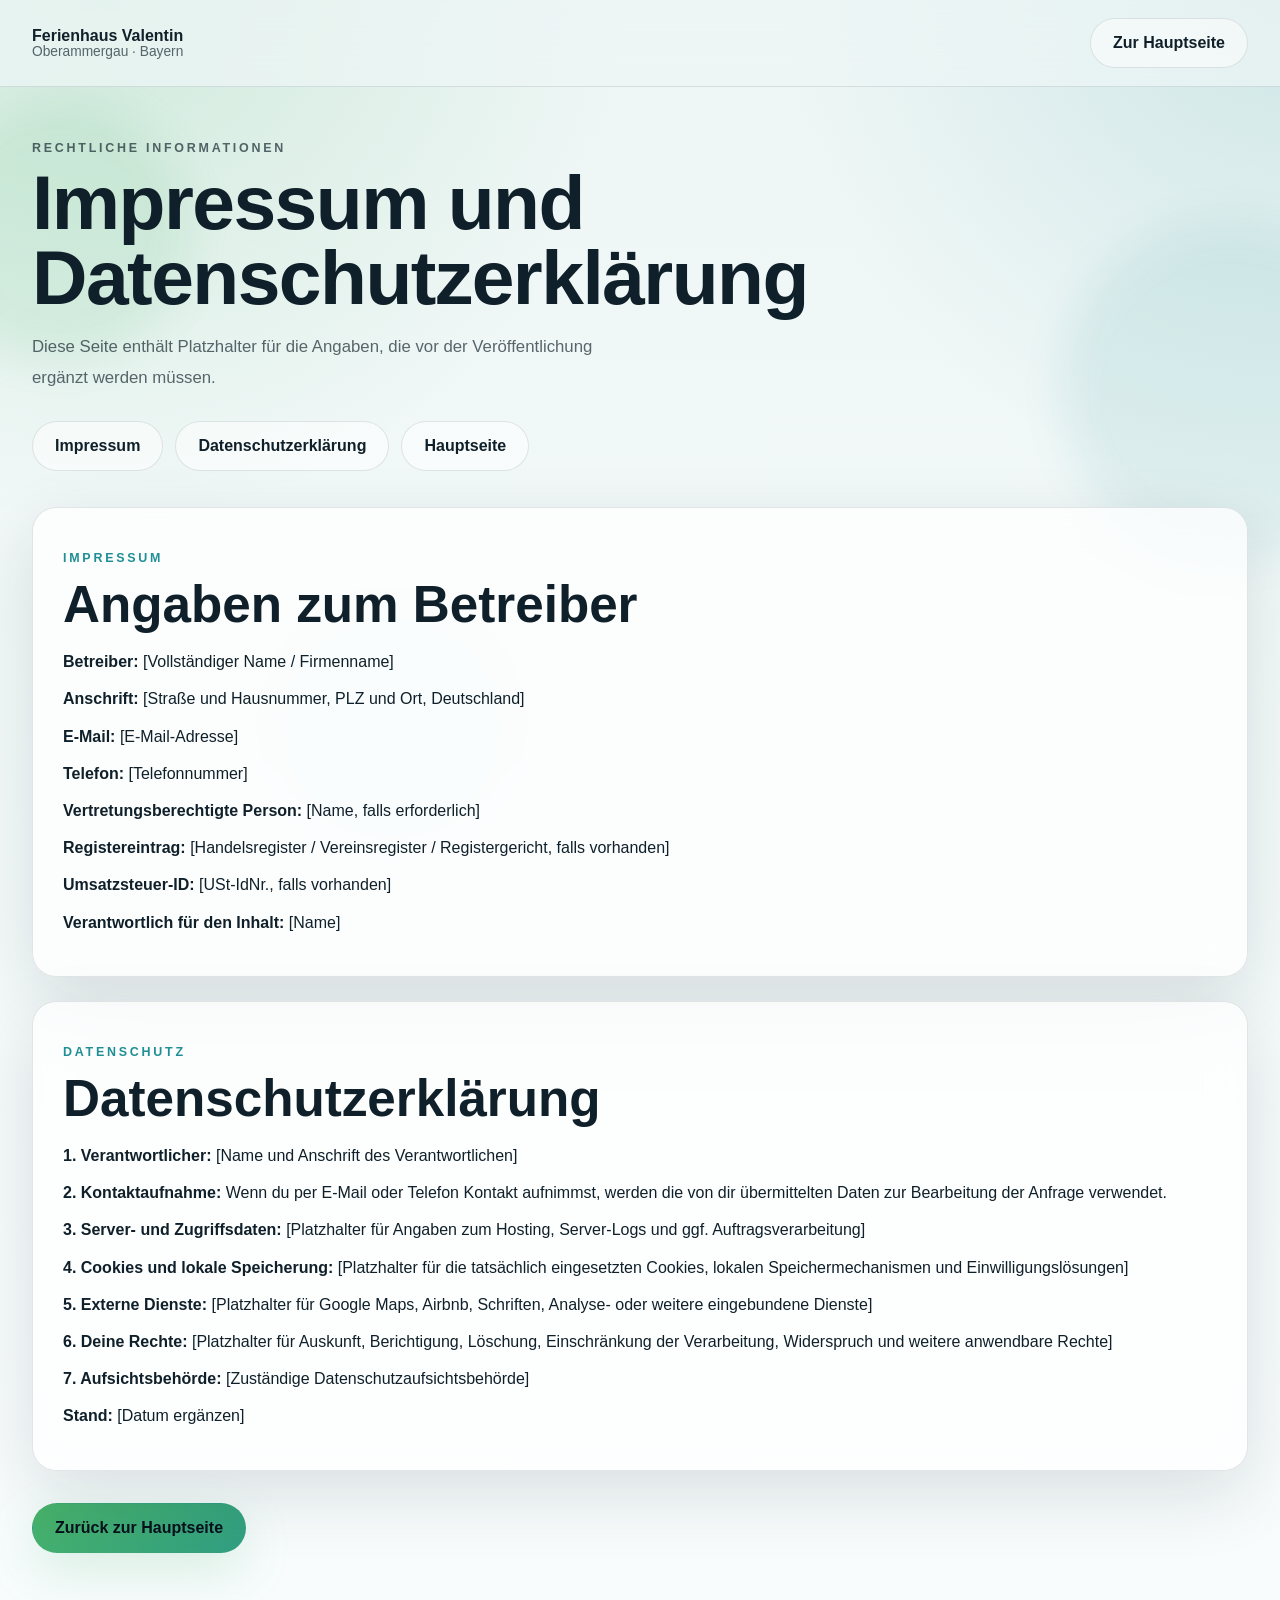
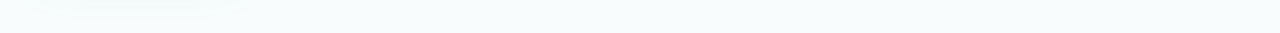
==== info.html @ 66d10774 "Adding info.html with placeholders" ====
<!doctype html>
<html lang="de">
<head>
  <meta charset="utf-8">
  <meta name="viewport" content="width=device-width, initial-scale=1">
  <meta name="description" content="Impressum und Datenschutzerklärung des Ferienhauses Valentin in Oberammergau.">
  <title>Impressum und Datenschutzerklärung | Ferienhaus Valentin</title>
  <link rel="stylesheet" href="css/style.css">
</head>
<body>
  <div class="backdrop" aria-hidden="true">
    <span></span><span></span><span></span>
  </div>

  <header class="site-header">
    <a class="brand" href="index.html" aria-label="Zur Hauptseite">
      <span class="brand-text">
        <strong>Ferienhaus Valentin</strong>
        <small>Oberammergau · Bayern</small>
      </span>
    </a>
    <div class="header-controls">
      <a class="btn btn-secondary" href="index.html">Zur Hauptseite</a>
    </div>
  </header>

  <main id="informationen" class="section-wrap info-page">
    <div class="section-head reveal visible">
      <p class="eyebrow">Rechtliche Informationen</p>
      <h1>Impressum und Datenschutzerklärung</h1>
      <p class="lead">Diese Seite enthält Platzhalter für die Angaben, die vor der Veröffentlichung ergänzt werden müssen.</p>
    </div>

    <nav class="info-nav" aria-label="Seiteninhalt">
      <a class="btn btn-secondary" href="#Impressum">Impressum</a>
      <a class="btn btn-secondary" href="#Datenschutz">Datenschutzerklärung</a>
      <a class="btn btn-secondary" href="index.html">Hauptseite</a>
    </nav>

    <section id="Impressum" class="info-card">
      <p class="eyebrow">Impressum</p>
      <h2>Angaben zum Betreiber</h2>
      <p><strong>Betreiber:</strong> [Vollständiger Name / Firmenname]</p>
      <p><strong>Anschrift:</strong> [Straße und Hausnummer, PLZ und Ort, Deutschland]</p>
      <p><strong>E-Mail:</strong> [E-Mail-Adresse]</p>
      <p><strong>Telefon:</strong> [Telefonnummer]</p>
      <p><strong>Vertretungsberechtigte Person:</strong> [Name, falls erforderlich]</p>
      <p><strong>Registereintrag:</strong> [Handelsregister / Vereinsregister / Registergericht, falls vorhanden]</p>
      <p><strong>Umsatzsteuer-ID:</strong> [USt-IdNr., falls vorhanden]</p>
      <p><strong>Verantwortlich für den Inhalt:</strong> [Name]</p>
    </section>

    <section id="Datenschutz" class="info-card">
      <p class="eyebrow">Datenschutz</p>
      <h2>Datenschutzerklärung</h2>
      <p><strong>1. Verantwortlicher:</strong> [Name und Anschrift des Verantwortlichen]</p>
      <p><strong>2. Kontaktaufnahme:</strong> Wenn du per E-Mail oder Telefon Kontakt aufnimmst, werden die von dir übermittelten Daten zur Bearbeitung der Anfrage verwendet.</p>
      <p><strong>3. Server- und Zugriffsdaten:</strong> [Platzhalter für Angaben zum Hosting, Server-Logs und ggf. Auftragsverarbeitung]</p>
      <p><strong>4. Cookies und lokale Speicherung:</strong> [Platzhalter für die tatsächlich eingesetzten Cookies, lokalen Speichermechanismen und Einwilligungslösungen]</p>
      <p><strong>5. Externe Dienste:</strong> [Platzhalter für Google Maps, Airbnb, Schriften, Analyse- oder weitere eingebundene Dienste]</p>
      <p><strong>6. Deine Rechte:</strong> [Platzhalter für Auskunft, Berichtigung, Löschung, Einschränkung der Verarbeitung, Widerspruch und weitere anwendbare Rechte]</p>
      <p><strong>7. Aufsichtsbehörde:</strong> [Zuständige Datenschutzaufsichtsbehörde]</p>
      <p><strong>Stand:</strong> [Datum ergänzen]</p>
    </section>

    <div class="info-back">
      <a class="btn btn-primary" href="index.html">Zurück zur Hauptseite</a>
    </div>
  </main>

  <script src="js/script.js"></script>
</body>
</html>
---- css/style.css ----
*{font-family:Verdana, sans-serif !important;}
:root {
  color-scheme: light;
  --bg: #eef6f5;
  --bg-2: #f8fcfd;
  --surface: rgba(255, 255, 255, 0.74);
  --surface-strong: rgba(255, 255, 255, 0.92);
  --text: #10202a;
  --muted: rgba(16, 32, 42, 0.68);
  --line: rgba(16, 32, 42, 0.11);
  --shadow: 0 24px 70px rgba(17, 34, 42, 0.12);
  --accent: #48b36a;
  --accent-2: #1f8f95;
  --accent-3: #68d5ef;
  --accent-4: #acdff7;
  --radius-xl: 32px;
  --radius-lg: 24px;
  --radius-md: 18px;
  --radius-sm: 14px;
}

html[data-theme="dark"] {
  color-scheme: dark;
  --bg: #06080b;
  --bg-2: #0a0d12;
  --surface: rgba(12, 16, 22, 0.76);
  --surface-strong: rgba(17, 22, 30, 0.92);
  --text: #ecf4ff;
  --muted: rgba(236, 244, 255, 0.7);
  --line: rgba(255, 255, 255, 0.09);
  --shadow: 0 28px 80px rgba(0, 0, 0, 0.34);
  --accent: #8ff0b3;
  --accent-2: #67d9e3;
  --accent-3: #7fb8ff;
  --accent-4: #bfe2ff;
}

* { box-sizing: border-box; }
html {
  scroll-behavior: smooth;
  background: var(--bg);
  scrollbar-color: color-mix(in srgb, var(--accent-2) 70%, transparent) transparent;
}
body {
  margin: 0;
  min-height: 100vh;
  overflow-x: hidden;
  color: var(--text);
  font-family: Inter, system-ui, sans-serif;
  background:
    radial-gradient(circle at 8% 0%, color-mix(in srgb, var(--accent) 18%, transparent), transparent 26%),
    radial-gradient(circle at 100% 0%, color-mix(in srgb, var(--accent-2) 15%, transparent), transparent 24%),
    linear-gradient(180deg, var(--bg) 0%, var(--bg-2) 100%);
}
body::-webkit-scrollbar { width: 12px; }
body::-webkit-scrollbar-track { background: transparent; }
body::-webkit-scrollbar-thumb {
  background: color-mix(in srgb, var(--accent-2) 65%, transparent);
  border-radius: 999px;
  border: 3px solid transparent;
  background-clip: content-box;
}
a { color: inherit; text-decoration: none; }
img { display: block; width: 100%; }
button, input, textarea { font: inherit; }

@media (max-width: 900px), (hover: none) and (pointer: coarse) {
  html {
    scrollbar-width: none;
  }
  html::-webkit-scrollbar,
  body::-webkit-scrollbar {
    width: 0;
    height: 0;
    display: none;
  }
}

.backdrop {
  position: fixed;
  inset: 0;
  pointer-events: none;
  z-index: 0;
}
.backdrop span {
  position: absolute;
  border-radius: 999px;
  filter: blur(22px);
  opacity: 0.42;
  animation: drift 16s ease-in-out infinite;
}
.backdrop span:nth-child(1) {
  width: 260px;
  height: 260px;
  left: -70px;
  top: 100px;
  background: color-mix(in srgb, var(--accent) 28%, transparent);
}
.backdrop span:nth-child(2) {
  width: 340px;
  height: 340px;
  right: -120px;
  top: 220px;
  background: color-mix(in srgb, var(--accent-2) 22%, transparent);
  animation-delay: -5s;
}
.backdrop span:nth-child(3) {
  width: 220px;
  height: 220px;
  left: 22%;
  bottom: 60px;
  background: color-mix(in srgb, var(--accent-3) 20%, transparent);
  animation-delay: -10s;
}
@keyframes drift {
  0%, 100% { transform: translateY(0) scale(1); }
  50% { transform: translateY(-18px) scale(1.04); }
}

.section-wrap {
  position: relative;
  z-index: 1;
  max-width: 1280px;
  margin: 0 auto;
  padding-left: 32px;
  padding-right: 32px;
}

.site-header {
  position: sticky;
  top: 0;
  z-index: 40;
  display: flex;
  align-items: center;
  justify-content: space-between;
  gap: 16px;
  padding: 18px 32px;
  backdrop-filter: blur(18px);
  background: color-mix(in srgb, var(--bg) 72%, transparent);
  border-bottom: 1px solid var(--line);
}

.header-controls {
  display: flex;
  align-items: center;
  gap: 10px;
}

.theme-toggle:hover .brand {
  display: inline-flex;
  align-items: center;
  gap: 14px;
  min-width: 0;
}
.brand-mark {
  width: 46px;
  height: 46px;
  display: grid;
  place-items: center;
  border-radius: 16px;
  background: linear-gradient(135deg, var(--accent), var(--accent-2));
  color: #081118;
  font-weight: 900;
  box-shadow: 0 14px 34px color-mix(in srgb, var(--accent) 20%, transparent);
}
.brand-text {
  display: flex;
  flex-direction: column;
  line-height: 1.1;
}
.brand-text strong { font-size: 1rem; }
.brand-text small,
.lead,
.section-head p,
.location-copy p,
.contact-copy p,
.gallery-card p,
.testimonial-card p,
.map-footer p,
.footer p,
.contact-details span {
  color: var(--muted);
}
.brand-text small { font-size: 0.86rem; }

.desktop-nav {
  display: flex;
  align-items: center;
  gap: 22px;
  font-size: 0.96rem;
  color: var(--muted);
}
.desktop-nav a {
  position: relative;
}
.desktop-nav a::after {
  content: "";
  position: absolute;
  left: 0;
  bottom: -7px;
  width: 100%;
  height: 2px;
  border-radius: 999px;
  background: linear-gradient(90deg, var(--accent), var(--accent-2));
  transform: scaleX(0);
  transform-origin: left;
  transition: transform 0.25s ease;
}
.desktop-nav a:hover::after { transform: scaleX(1); }

.nav-cta {
  padding: 12px 18px;
  border-radius: 999px;
  color: var(--text) !important;
  background: color-mix(in srgb, var(--accent) 16%, transparent);
  border: 1px solid var(--line);
}

.menu-button {
  display: none;
  width: 46px;
  height: 46px;
  border-radius: 14px;
  border: 1px solid var(--line);
  background: color-mix(in srgb, var(--surface) 72%, transparent);
  padding: 11px;
  cursor: pointer;
}
.menu-button span {
  display: block;
  height: 2px;
  margin: 5px 0;
  border-radius: 999px;
  background: var(--text);
}

.mobile-nav {
  display: none;
}

.hero {
  min-height: calc(100svh - 92px);
  display: grid;
  grid-template-columns: 1.05fr 0.95fr;
  gap: 32px;
  align-items: center;
  padding-top: 48px;
  padding-bottom: 30px;
}
.eyebrow {
  margin: 0;
  text-transform: uppercase;
  letter-spacing: 0.22em;
  color: var(--accent-2);
  font-size: 0.78rem;
  font-weight: 700;
}
.hero-copy h1,
.section-head h2,
.location-copy h2,
.contact-copy h2 {
  margin: 10px 0 14px;
  font-family: "Cormorant Garamond", serif;
  font-weight: 700;
  letter-spacing: -0.02em;
  line-height: 0.95;
}
.hero-copy h1 { max-width: 12ch; font-size: clamp(3rem, 6vw, 5.8rem); }
.hero-copy h1 span { color: var(--accent); }
.lead { max-width: 64ch; line-height: 1.8; font-size: 1.05rem; }

.hero-actions {
  display: flex;
  flex-wrap: wrap;
  gap: 14px;
  margin: 30px 0 20px;
}
.btn {
  display: inline-flex;
  align-items: center;
  justify-content: center;
  gap: 10px;
  padding: 15px 22px;
  border-radius: 999px;
  border: 1px solid transparent;
  font-weight: 700;
  transition: transform 0.25s ease, box-shadow 0.25s ease, background 0.25s ease, opacity 0.25s ease;
}
.btn:hover { transform: translateY(-2px); }
.btn-primary {
  background: linear-gradient(135deg, var(--accent), var(--accent-2));
  color: #07111d;
  box-shadow: 0 18px 50px color-mix(in srgb, var(--accent) 18%, transparent);
}
.btn-secondary {
  background: color-mix(in srgb, var(--surface) 70%, transparent);
  border-color: var(--line);
  color: var(--text);
}
.btn-ghost {
  background: transparent;
  border-color: var(--line);
  color: var(--text);
}

.hero-rating {
  display: flex;
  flex-wrap: wrap;
  gap: 14px;
  align-items: center;
  margin-bottom: 22px;
}
.rating-badge, .rating-host {
  background: var(--surface);
  border: 1px solid var(--line);
  box-shadow: var(--shadow);
  backdrop-filter: blur(18px);
}
.rating-badge {
  display: inline-flex;
  align-items: center;
  gap: 12px;
  padding: 14px 18px;
  border-radius: 18px;
}
.rating-badge strong,
.summary-rating strong {
  display: block;
  font-size: 1.1rem;
}
.rating-badge small,
.summary-copy p:first-child {
  color: var(--muted);
}
.rating-star {
  display: inline-grid;
  place-items: center;
  width: 38px;
  height: 38px;
  border-radius: 50%;
  background: color-mix(in srgb, var(--accent) 16%, transparent);
  color: var(--accent);
  font-size: 1rem;
  font-weight: 900;
}
.rating-host {
  padding: 14px 18px;
  border-radius: 999px;
  font-weight: 700;
}

.hero-stats {
  display: grid;
  grid-template-columns: repeat(3, minmax(0, 1fr));
  gap: 14px;
  max-width: 560px;
}
.hero-stats div,
.mini-card,
.info-card,
.amenity,
.gallery-card,
.testimonial-card,
.map-card,
.contact-box,
.summary-rating {
  background: var(--surface);
  border: 1px solid var(--line);
  box-shadow: var(--shadow);
  backdrop-filter: blur(18px);
}
.hero-stats div {
  padding: 18px;
  border-radius: var(--radius-lg);
}
.hero-stats strong { display: block; font-size: 1.6rem; }
.hero-stats span { color: var(--muted); font-size: 0.92rem; }

.hero-visual { min-width: 0; }
.hero-feature {
  border-radius: 32px;
  overflow: hidden;
  border: 1px solid var(--line);
  background: color-mix(in srgb, var(--surface-strong) 92%, transparent);
  box-shadow: var(--shadow);
}
.hero-feature-top {
  display: flex;
  gap: 10px;
  flex-wrap: wrap;
  padding: 18px 18px 0;
}
.pill {
  display: inline-flex;
  align-items: center;
  padding: 10px 14px;
  border-radius: 999px;
  font-size: 0.85rem;
  background: color-mix(in srgb, var(--accent) 14%, transparent);
  border: 1px solid var(--line);
}
.pill-alt { background: color-mix(in srgb, var(--accent-2) 14%, transparent); }

.mosaic {
  display: grid;
  grid-template-columns: 1.2fr 0.8fr;
  grid-template-rows: 230px 160px;
  gap: 10px;
  padding: 18px;
}
.mosaic-tile {
  margin: 0;
  overflow: hidden;
  border-radius: 22px;
  min-height: 100%;
  background: color-mix(in srgb, var(--bg-2) 60%, transparent);
}
.mosaic-tile img,
.gallery-card img {
  width: 100%;
  height: 100%;
  object-fit: cover;
}
.tile-a { grid-row: 1 / span 2; }
.tile-a img { object-position: center; }
.tile-b img { object-position: center; }
.tile-c img { object-position: center; }
.tile-d img { object-position: center; }

.hero-feature-bottom {
  padding: 0 22px 24px;
}
.hero-feature-bottom h2 {
  margin: 0 0 10px;
  font-family: "Cormorant Garamond", serif;
  font-size: 2rem;
}
.hero-feature-bottom p,
.hero-feature-bottom li {
  color: var(--muted);
  line-height: 1.7;
}
.hero-feature-bottom ul {
  margin: 16px 0 0;
  padding-left: 18px;
}

.feature-strip {
  display: grid;
  grid-template-columns: repeat(4, minmax(0, 1fr));
  gap: 14px;
  padding-top: 0;
}
.mini-card {
  display: flex;
  align-items: center;
  gap: 12px;
  padding: 16px 18px;
  border-radius: var(--radius-md);
}
.mini-card span {
  width: 30px;
  height: 30px;
  display: grid;
  place-items: center;
  border-radius: 50%;
  background: color-mix(in srgb, var(--accent) 18%, transparent);
  color: var(--accent);
  font-weight: 800;
}
.mini-card p { margin: 0; }

.content-section {
  padding-top: 86px;
  padding-bottom: 86px;
}
.alt {
  padding-top: 74px;
  padding-bottom: 74px;
}
.section-head { margin-bottom: 28px; }
.section-head h2,
.location-copy h2,
.contact-copy h2 {
  font-size: clamp(2.1rem, 4vw, 3.8rem);
  max-width: 14ch;
}

.grid-3 {
  display: grid;
  grid-template-columns: repeat(3, minmax(0, 1fr));
  gap: 18px;
}
.info-card {
  padding: 26px;
  border-radius: 26px;
}
.info-icon {
  font-size: 1.65rem;
  margin-bottom: 16px;
}
.info-card h3,
.gallery-card h3 {
  margin: 0 0 8px;
  font-size: 1.3rem;
}
.info-card p,
.gallery-card p,
.location-points .point,
.testimonial-card p,
.map-footer p,
.summary-copy p:last-child {
  line-height: 1.7;
}

.amenities-grid {
  display: grid;
  grid-template-columns: repeat(5, minmax(0, 1fr));
  gap: 14px;
}
.amenity {
  padding: 18px 16px;
  border-radius: 18px;
  text-align: center;
  font-weight: 600;
}

.gallery-grid {
  display: grid;
  grid-template-columns: repeat(2, minmax(0, 1fr));
  gap: 18px;
}
.gallery-card {
  margin: 0;
  overflow: hidden;
  border-radius: 24px;
}
.gallery-card img {
  height: 280px;
}
.gallery-card figcaption {
  padding: 20px 22px 24px;
}

.testimonials .section-head { margin-bottom: 18px; }
.review-summary {
  display: grid;
  grid-template-columns: 140px 1fr;
  gap: 18px;
  align-items: center;
  margin-bottom: 18px;
}
.summary-rating {
  border-radius: 24px;
  padding: 22px;
  text-align: center;
}
.summary-rating strong {
  font-size: 2.6rem;
  line-height: 1;
}
.summary-rating span {
  display: block;
  margin-top: 8px;
  letter-spacing: 0.1em;
  color: var(--accent);
}
.summary-copy {
  padding: 4px 0;
}
.summary-copy p {
  margin: 6px 0;
}
.testimonial-grid {
  display: grid;
  grid-template-columns: repeat(3, minmax(0, 1fr));
  gap: 18px;
}
.testimonial-card {
  padding: 22px;
  border-radius: 24px;
}
.quote-meta {
  display: flex;
  align-items: center;
  justify-content: space-between;
  gap: 12px;
  margin-bottom: 14px;
}
.quote-meta span {
  color: var(--accent);
  letter-spacing: 0.14em;
}

.location-layout {
  display: grid;
  grid-template-columns: 1.05fr 0.95fr;
  gap: 22px;
  align-items: stretch;
}
.location-points {
  display: grid;
  grid-template-columns: repeat(2, minmax(0, 1fr));
  gap: 14px;
  margin-top: 24px;
}
.point {
  padding: 18px;
  border-radius: 18px;
  background: color-mix(in srgb, var(--surface-strong) 70%, transparent);
  border: 1px solid var(--line);
}
.map-card {
  border-radius: 28px;
  overflow: hidden;
  display: block;
}
.map-topline {
  display: flex;
  justify-content: space-between;
  gap: 12px;
  padding: 20px 22px;
  border-bottom: 1px solid var(--line);
  color: var(--muted);
}
.map-visual {
  position: relative;
  min-height: 360px;
  background:
    radial-gradient(circle at 20% 26%, color-mix(in srgb, var(--accent) 12%, transparent), transparent 18%),
    radial-gradient(circle at 72% 28%, color-mix(in srgb, var(--accent-2) 14%, transparent), transparent 16%),
    linear-gradient(135deg, color-mix(in srgb, var(--accent) 18%, #182a38), #0d1724 56%, #070c13);
}
.map-pin {
  position: absolute;
  left: 52%;
  top: 48%;
  width: 22px;
  height: 22px;
  border-radius: 50% 50% 50% 0;
  transform: rotate(-45deg);
  background: linear-gradient(135deg, var(--accent), var(--accent-2));
  box-shadow: 0 0 0 10px color-mix(in srgb, var(--accent) 12%, transparent);
}
.map-pin::after {
  content: "";
  position: absolute;
  inset: 7px;
  border-radius: 50%;
  background: #07111d;
}
.map-ring {
  position: absolute;
  left: calc(52% - 55px);
  top: calc(48% - 55px);
  width: 110px;
  height: 110px;
  border-radius: 50%;
  border: 1px solid color-mix(in srgb, var(--accent) 42%, transparent);
  animation: ring 2.2s ease-out infinite;
}
@keyframes ring {
  0% { transform: scale(0.88); opacity: 0.9; }
  100% { transform: scale(1.12); opacity: 0; }
}
.map-footer {
  padding: 20px 22px 22px;
}
.map-address {
  margin: 0 0 8px;
  color: var(--text);
  font-weight: 700;
}

.contact-box {
  border-radius: 30px;
  padding: 28px;
  display: grid;
  grid-template-columns: 1.1fr 0.9fr;
  gap: 22px;
  align-items: start;
}
.contact-details {
  display: grid;
  gap: 14px;
  margin-top: 22px;
}
.contact-details div {
  padding: 16px 18px;
  border-radius: 18px;
  background: color-mix(in srgb, var(--surface-strong) 74%, transparent);
  border: 1px solid var(--line);
}
.contact-details span {
  display: block;
  margin-bottom: 6px;
}
.contact-details strong {
  font-size: 1rem;
}
.contact-actions {
  display: grid;
  gap: 14px;
  align-content: start;
  padding-top: 48px;
}
.contact-actions .btn {
  width: 100%;
}

.footer {
  display: flex;
  justify-content: space-between;
  gap: 20px;
  align-items: center;
  padding-top: 24px;
  padding-bottom: 42px;
}
.footer strong { display: block; }
.footer-links {
  display: flex;
  flex-wrap: wrap;
  gap: 16px;
  justify-content: flex-end;
}

.reveal {
  opacity: 0;
  transform: translateY(18px);
  transition: opacity 0.75s ease, transform 0.75s ease;
}
.reveal.visible {
  opacity: 1;
  transform: translateY(0);
}

@media (max-width: 1080px) {
  .hero,
  .location-layout,
  .contact-box,
  .review-summary {
    grid-template-columns: 1fr;
  }

  .hero {
    min-height: auto;
    padding-top: 34px;
  }

  .hero-copy h1 {
    max-width: 14ch;
  }

  .feature-strip,
  .amenities-grid,
  .testimonial-grid {
    grid-template-columns: repeat(2, minmax(0, 1fr));
  }

  .grid-3,
  .gallery-grid {
    grid-template-columns: 1fr;
  }

  .contact-actions {
    padding-top: 0;
  }
}

@media (max-width: 780px) {
  .site-header {
    padding: 14px 18px;
  }

  .section-wrap {
    padding-left: 18px;
    padding-right: 18px;
  }

  .desktop-nav {
    display: none;
  }

  .menu-button {
    display: inline-block;
  }

  .header-controls { gap: 8px; }

  .mobile-nav {
    display: grid;
    gap: 6px;
    position: fixed;
    left: 18px;
    right: 18px;
    top: calc(72px + env(safe-area-inset-top));
    z-index: 39;
    padding: 12px;
    border-radius: 24px;
    background: var(--surface-strong);
    border: 1px solid var(--line);
    box-shadow: var(--shadow);
    backdrop-filter: blur(22px);
    opacity: 0;
    transform: translateY(-18px) scale(0.98);
    pointer-events: none;
    visibility: hidden;
    transition: opacity 0.5s ease, transform 0.5s ease, visibility 0.5s ease;
  }

  .mobile-nav.is-open {
    opacity: 1;
    transform: translateY(0) scale(1);
    pointer-events: auto;
    visibility: visible;
  }

  .mobile-nav a {
    padding: 14px 16px;
    border-radius: 16px;
    background: color-mix(in srgb, var(--bg-2) 78%, transparent);
    border: 1px solid transparent;
    font-weight: 600;
  }

  .mobile-nav a:hover,
  .mobile-nav a:focus-visible {
    border-color: var(--line);
  }

  .hero {
    gap: 20px;
  }

  .hero-copy h1,
  .section-head h2,
  .location-copy h2,
  .contact-copy h2 {
    line-height: 1;
  }

  .hero-actions,
  .hero-rating {
    flex-direction: column;
    align-items: stretch;
  }

  .hero-stats,
  .feature-strip,
  .amenities-grid,
  .testimonial-grid,
  .location-points {
    grid-template-columns: 1fr;
  }

  .mosaic {
    grid-template-columns: 1fr 1fr;
    grid-template-rows: 180px 140px;
  }

  .gallery-card img {
    height: 220px;
  }

  .contact-box {
    padding: 20px;
  }

  .footer {
    flex-direction: column;
    align-items: flex-start;
  }

  .footer-links {
    justify-content: flex-start;
  }
}

@media (max-width: 520px) {
  .hero-copy h1 {
    font-size: clamp(2.55rem, 14vw, 4rem);
  }

  .hero-feature {
    border-radius: 26px;
  }

  .mosaic {
    grid-template-columns: 1fr;
    grid-template-rows: repeat(4, 164px);
  }

  .tile-a {
    grid-row: auto;
  }

  .map-visual {
    min-height: 280px;
  }
}

body {
  transition: background .45s ease, color .35s ease;
}
.site-header,
.hero-feature,
.mini-card,
.info-card,
.amenity,
.gallery-card,
.testimonial-card,
.summary-rating,
.contact-box,
.contact-details div,
.point {
  transition: background .4s ease, border-color .35s ease, box-shadow .35s ease, transform .35s ease;
}

.hero-copy h1 {
  animation: heroTitleIn .9s cubic-bezier(.16,1,.3,1) both;
}
.hero-copy .lead {
  animation: heroFadeIn .9s .12s ease both;
}
.hero-actions {
  animation: heroFadeIn .9s .2s ease both;
}
.hero-rating {
  animation: heroFadeIn .9s .28s ease both;
}
.hero-stats {
  animation: heroFadeIn .9s .36s ease both;
}
.hero-feature {
  animation: heroVisualIn 1s .08s cubic-bezier(.16,1,.3,1) both;
}
@keyframes heroTitleIn {
  from { opacity: 0; transform: translateY(26px); filter: blur(8px); }
  to { opacity: 1; transform: translateY(0); filter: blur(0); }
}
@keyframes heroFadeIn {
  from { opacity: 0; transform: translateY(14px); }
  to { opacity: 1; transform: translateY(0); }
}
@keyframes heroVisualIn {
  from { opacity: 0; transform: translateX(30px) scale(.96); }
  to { opacity: 1; transform: translateX(0) scale(1); }
}

.info-card:hover,
.gallery-card:hover,
.testimonial-card:hover,
.amenity:hover,
.mini-card:hover {
  transform: translateY(-7px);
  border-color: color-mix(in srgb, var(--accent) 34%, var(--line));
  box-shadow: 0 30px 70px color-mix(in srgb, var(--accent-2) 10%, transparent);
}
.gallery-card:hover img {
  transform: scale(1.045);
}
.gallery-card img {
  transition: transform .7s cubic-bezier(.2,.8,.2,1);
}
.btn-primary {
  background-size: 180% 180%;
  animation: gradientFlow 6s ease infinite;
}
@keyframes gradientFlow {
  0%, 100% { background-position: 0% 50%; }
  50% { background-position: 100% 50%; }
}
.backdrop span {
  animation: drift 16s ease-in-out infinite, pulseGlow 7s ease-in-out infinite;
}
@keyframes pulseGlow {
  0%, 100% { opacity: .28; }
  50% { opacity: .5; }
}
.brand-mark {
  transition: transform .35s ease, box-shadow .35s ease;
}
.brand:hover .brand-mark {
  transform: rotate(-5deg) scale(1.06);
  box-shadow: 0 18px 40px color-mix(in srgb, var(--accent) 28%, transparent);
}
.desktop-nav a {
  transition: color .25s ease, transform .25s ease;
}
.desktop-nav a:hover { color: var(--text); transform: translateY(-1px); }

@media (prefers-reduced-motion: reduce) {
  *, *::before, *::after {
    animation-duration: .01ms !important;
    animation-iteration-count: 1 !important;
    transition-duration: .01ms !important;
    scroll-behavior: auto !important;
  }
}

.info-page {
  padding-top: 54px;
  padding-bottom: 80px;
}
.info-page .section-head h1 {
  max-width: 18ch;
  margin: 10px 0 14px;
  font-family: "Cormorant Garamond", serif;
  font-size: clamp(2.6rem, 6vw, 5rem);
  line-height: 0.98;
  letter-spacing: -0.02em;
}
.info-nav {
  display: flex;
  flex-wrap: wrap;
  gap: 12px;
  margin: 28px 0 36px;
}
.info-card {
  padding: 30px;
  margin: 24px 0;
  border: 1px solid var(--line);
  border-radius: var(--radius-lg);
  background: var(--surface);
  box-shadow: var(--shadow);
  backdrop-filter: blur(18px);
}
.info-card h2 {
  margin: 6px 0 18px;
  font-family: "Cormorant Garamond", serif;
  font-size: clamp(2rem, 4vw, 3.2rem);
  line-height: 1;
}
.info-card p {
  margin: 10px 0;
  line-height: 1.7;
}
.info-back {
  margin-top: 32px;
}
@media (max-width: 640px) {
  .info-page { padding-top: 30px; }
  .info-card { padding: 22px; }
  .info-page .section-head h1 { max-width: 12ch; }
}

.hero-copy h1,
.section-head h2,
.location-copy h2,
.contact-copy h2 {
  text-wrap: balance;
}
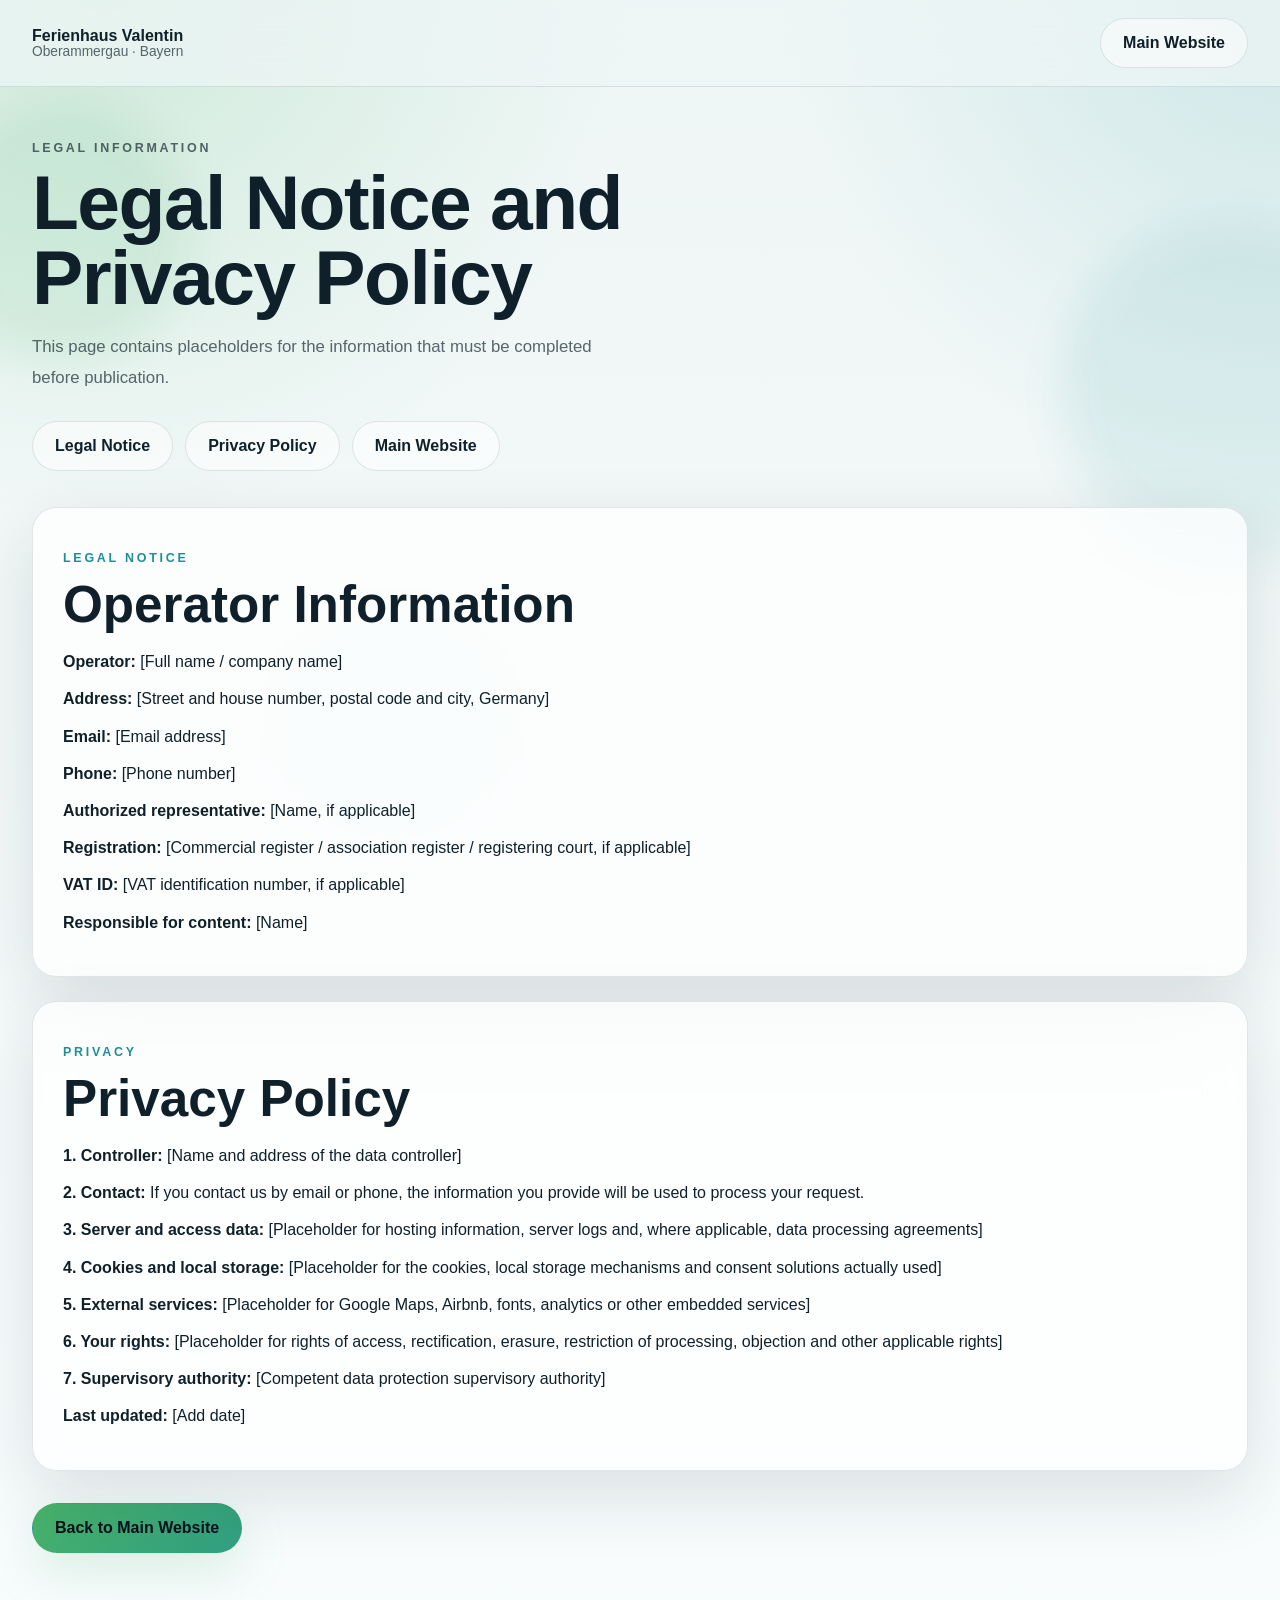
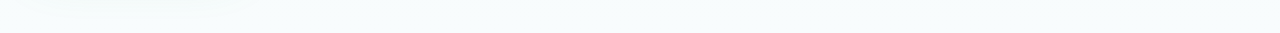
==== commit cf51505d: "Update info.html" ====
--- a/info.html
+++ b/info.html
@@ -20,54 +20,28 @@
       </span>
     </a>
     <div class="header-controls">
-      <a class="btn btn-secondary" href="index.html">Zur Hauptseite</a>
+      <span class="language-view language-de"><a class="btn btn-secondary" href="index.html">Zur Hauptseite</a></span><span class="language-view language-en" hidden><a class="btn btn-secondary" href="index.html">Main Website</a></span>
     </div>
   </header>
 
   <main id="informationen" class="section-wrap info-page">
-    <div class="section-head reveal visible">
-      <p class="eyebrow">Rechtliche Informationen</p>
-      <h1>Impressum und Datenschutzerklärung</h1>
-      <p class="lead">Diese Seite enthält Platzhalter für die Angaben, die vor der Veröffentlichung ergänzt werden müssen.</p>
-    </div>
-
-    <nav class="info-nav" aria-label="Seiteninhalt">
-      <a class="btn btn-secondary" href="#Impressum">Impressum</a>
-      <a class="btn btn-secondary" href="#Datenschutz">Datenschutzerklärung</a>
-      <a class="btn btn-secondary" href="index.html">Hauptseite</a>
-    </nav>
-
-    <section id="Impressum" class="info-card">
-      <p class="eyebrow">Impressum</p>
-      <h2>Angaben zum Betreiber</h2>
-      <p><strong>Betreiber:</strong> [Vollständiger Name / Firmenname]</p>
-      <p><strong>Anschrift:</strong> [Straße und Hausnummer, PLZ und Ort, Deutschland]</p>
-      <p><strong>E-Mail:</strong> [E-Mail-Adresse]</p>
-      <p><strong>Telefon:</strong> [Telefonnummer]</p>
-      <p><strong>Vertretungsberechtigte Person:</strong> [Name, falls erforderlich]</p>
-      <p><strong>Registereintrag:</strong> [Handelsregister / Vereinsregister / Registergericht, falls vorhanden]</p>
-      <p><strong>Umsatzsteuer-ID:</strong> [USt-IdNr., falls vorhanden]</p>
-      <p><strong>Verantwortlich für den Inhalt:</strong> [Name]</p>
-    </section>
-
-    <section id="Datenschutz" class="info-card">
-      <p class="eyebrow">Datenschutz</p>
-      <h2>Datenschutzerklärung</h2>
-      <p><strong>1. Verantwortlicher:</strong> [Name und Anschrift des Verantwortlichen]</p>
-      <p><strong>2. Kontaktaufnahme:</strong> Wenn du per E-Mail oder Telefon Kontakt aufnimmst, werden die von dir übermittelten Daten zur Bearbeitung der Anfrage verwendet.</p>
-      <p><strong>3. Server- und Zugriffsdaten:</strong> [Platzhalter für Angaben zum Hosting, Server-Logs und ggf. Auftragsverarbeitung]</p>
-      <p><strong>4. Cookies und lokale Speicherung:</strong> [Platzhalter für die tatsächlich eingesetzten Cookies, lokalen Speichermechanismen und Einwilligungslösungen]</p>
-      <p><strong>5. Externe Dienste:</strong> [Platzhalter für Google Maps, Airbnb, Schriften, Analyse- oder weitere eingebundene Dienste]</p>
-      <p><strong>6. Deine Rechte:</strong> [Platzhalter für Auskunft, Berichtigung, Löschung, Einschränkung der Verarbeitung, Widerspruch und weitere anwendbare Rechte]</p>
-      <p><strong>7. Aufsichtsbehörde:</strong> [Zuständige Datenschutzaufsichtsbehörde]</p>
-      <p><strong>Stand:</strong> [Datum ergänzen]</p>
-    </section>
-
-    <div class="info-back">
-      <a class="btn btn-primary" href="index.html">Zurück zur Hauptseite</a>
-    </div>
-  </main>
+  <div class="language-view language-de">
+    <div class="section-head reveal visible"><p class="eyebrow">Rechtliche Informationen</p><h1>Impressum und Datenschutzerklärung</h1><p class="lead">Diese Seite enthält Platzhalter für die Angaben, die vor der Veröffentlichung ergänzt werden müssen.</p></div>
+    <nav class="info-nav" aria-label="Seiteninhalt"><a class="btn btn-secondary" href="#Impressum">Impressum</a><a class="btn btn-secondary" href="#Datenschutz">Datenschutzerklärung</a><a class="btn btn-secondary" href="index.html">Hauptseite</a></nav>
+    <section id="Impressum" class="info-card"><p class="eyebrow">Impressum</p><h2>Angaben zum Betreiber</h2><p><strong>Betreiber:</strong> [Vollständiger Name / Firmenname]</p><p><strong>Anschrift:</strong> [Straße und Hausnummer, PLZ und Ort, Deutschland]</p><p><strong>E-Mail:</strong> [E-Mail-Adresse]</p><p><strong>Telefon:</strong> [Telefonnummer]</p><p><strong>Vertretungsberechtigte Person:</strong> [Name, falls erforderlich]</p><p><strong>Registereintrag:</strong> [Handelsregister / Vereinsregister / Registergericht, falls vorhanden]</p><p><strong>Umsatzsteuer-ID:</strong> [USt-IdNr., falls vorhanden]</p><p><strong>Verantwortlich für den Inhalt:</strong> [Name]</p></section>
+    <section id="Datenschutz" class="info-card"><p class="eyebrow">Datenschutz</p><h2>Datenschutzerklärung</h2><p><strong>1. Verantwortlicher:</strong> [Name und Anschrift des Verantwortlichen]</p><p><strong>2. Kontaktaufnahme:</strong> Wenn du per E-Mail oder Telefon Kontakt aufnimmst, werden die von dir übermittelten Daten zur Bearbeitung der Anfrage verwendet.</p><p><strong>3. Server- und Zugriffsdaten:</strong> [Platzhalter für Angaben zum Hosting, Server-Logs und ggf. Auftragsverarbeitung]</p><p><strong>4. Cookies und lokale Speicherung:</strong> [Platzhalter für die tatsächlich eingesetzten Cookies, lokalen Speichermechanismen und Einwilligungslösungen]</p><p><strong>5. Externe Dienste:</strong> [Platzhalter für Google Maps, Airbnb, Schriften, Analyse- oder weitere eingebundene Dienste]</p><p><strong>6. Deine Rechte:</strong> [Platzhalter für Auskunft, Berichtigung, Löschung, Einschränkung der Verarbeitung, Widerspruch und weitere anwendbare Rechte]</p><p><strong>7. Aufsichtsbehörde:</strong> [Zuständige Datenschutzaufsichtsbehörde]</p><p><strong>Stand:</strong> [Datum ergänzen]</p></section>
+    <div class="info-back"><a class="btn btn-primary" href="index.html">Zurück zur Hauptseite</a></div>
+  </div>
+  <div class="language-view language-en" hidden>
+    <div class="section-head reveal visible"><p class="eyebrow">Legal Information</p><h1>Legal Notice and Privacy Policy</h1><p class="lead">This page contains placeholders for the information that must be completed before publication.</p></div>
+    <nav class="info-nav" aria-label="Page contents"><a class="btn btn-secondary" href="#Imprint">Legal Notice</a><a class="btn btn-secondary" href="#Privacy">Privacy Policy</a><a class="btn btn-secondary" href="index.html">Main Website</a></nav>
+    <section id="Imprint" class="info-card"><p class="eyebrow">Legal Notice</p><h2>Operator Information</h2><p><strong>Operator:</strong> [Full name / company name]</p><p><strong>Address:</strong> [Street and house number, postal code and city, Germany]</p><p><strong>Email:</strong> [Email address]</p><p><strong>Phone:</strong> [Phone number]</p><p><strong>Authorized representative:</strong> [Name, if applicable]</p><p><strong>Registration:</strong> [Commercial register / association register / registering court, if applicable]</p><p><strong>VAT ID:</strong> [VAT identification number, if applicable]</p><p><strong>Responsible for content:</strong> [Name]</p></section>
+    <section id="Privacy" class="info-card"><p class="eyebrow">Privacy</p><h2>Privacy Policy</h2><p><strong>1. Controller:</strong> [Name and address of the data controller]</p><p><strong>2. Contact:</strong> If you contact us by email or phone, the information you provide will be used to process your request.</p><p><strong>3. Server and access data:</strong> [Placeholder for hosting information, server logs and, where applicable, data processing agreements]</p><p><strong>4. Cookies and local storage:</strong> [Placeholder for the cookies, local storage mechanisms and consent solutions actually used]</p><p><strong>5. External services:</strong> [Placeholder for Google Maps, Airbnb, fonts, analytics or other embedded services]</p><p><strong>6. Your rights:</strong> [Placeholder for rights of access, rectification, erasure, restriction of processing, objection and other applicable rights]</p><p><strong>7. Supervisory authority:</strong> [Competent data protection supervisory authority]</p><p><strong>Last updated:</strong> [Add date]</p></section>
+    <div class="info-back"><a class="btn btn-primary" href="index.html">Back to Main Website</a></div>
+  </div>
+</main>
 
   <script src="js/script.js"></script>
+  <script>(function(){var l=(navigator.language||navigator.userLanguage||'de').toLowerCase(),e=l.indexOf('en')===0;document.documentElement.lang=e?'en':'de';document.querySelectorAll('.language-de').forEach(function(x){x.hidden=e});document.querySelectorAll('.language-en').forEach(function(x){x.hidden=!e});})();</script>
 </body>
 </html>
